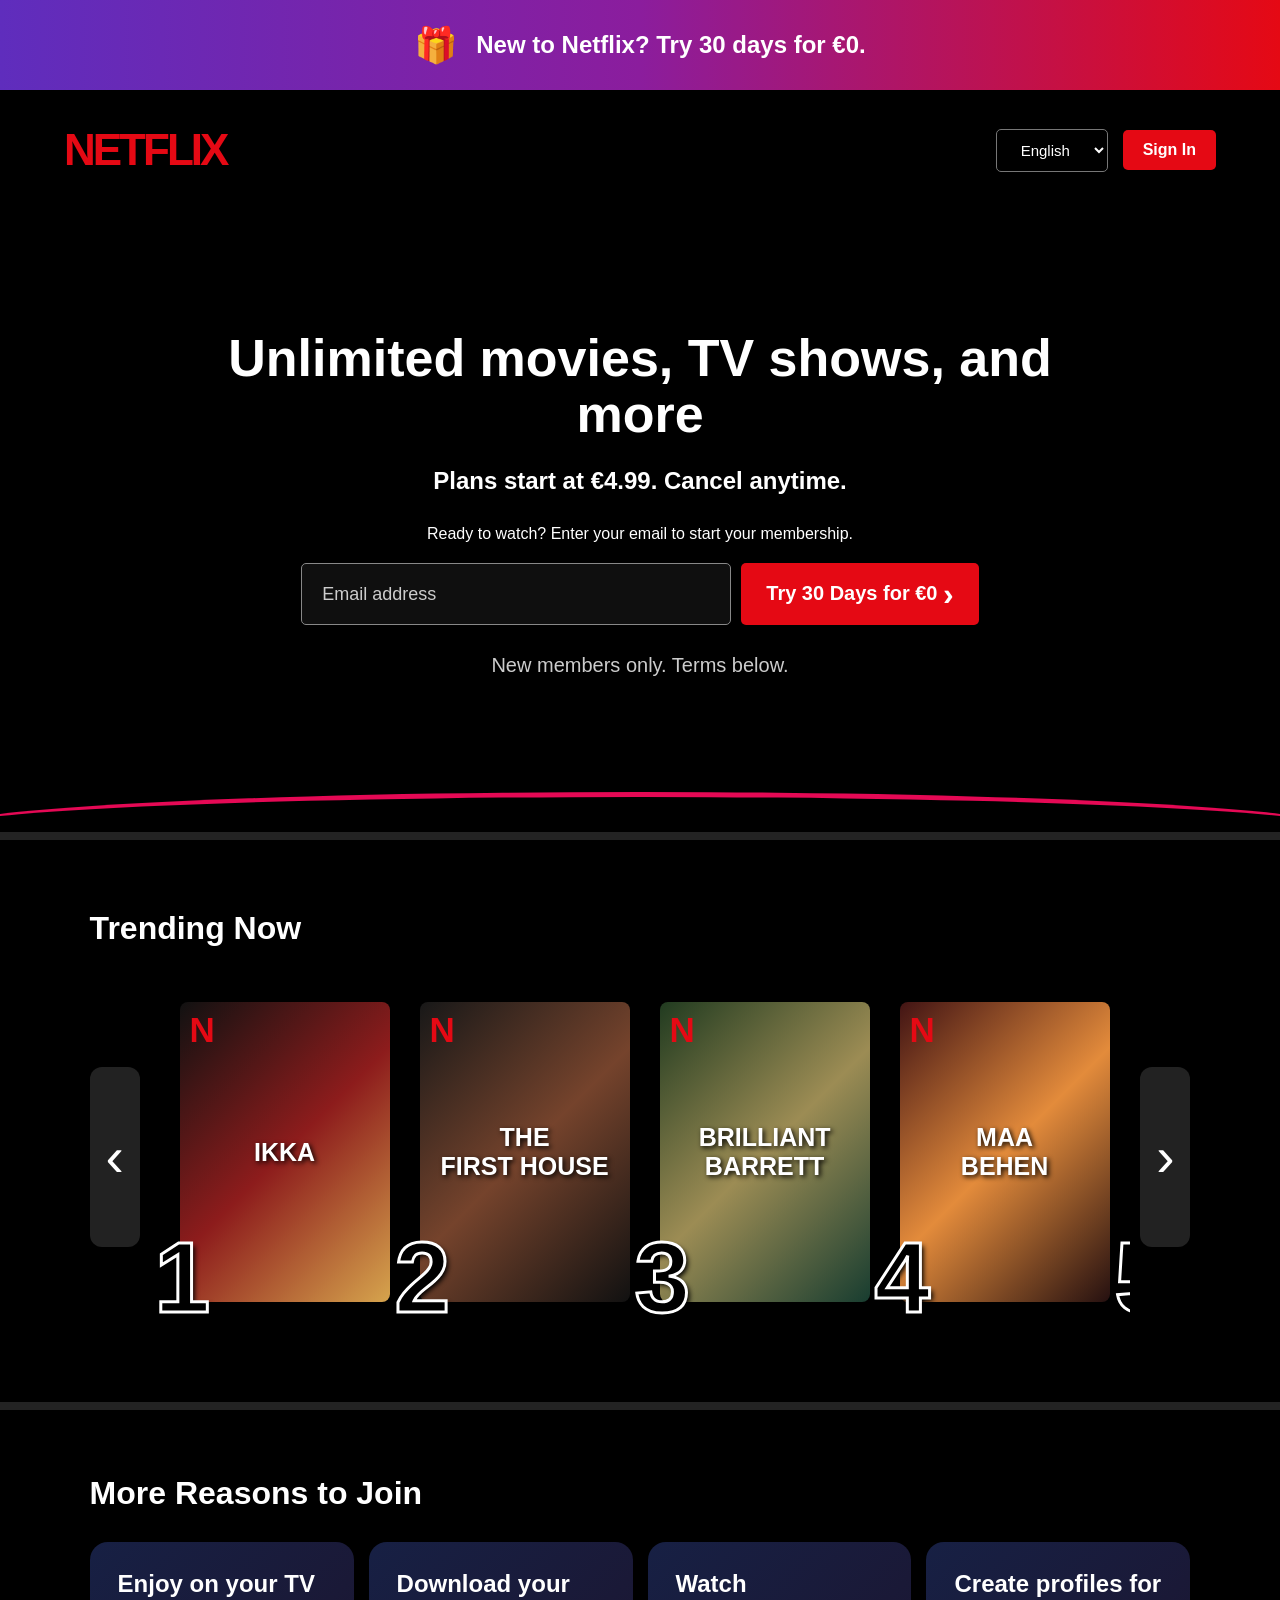
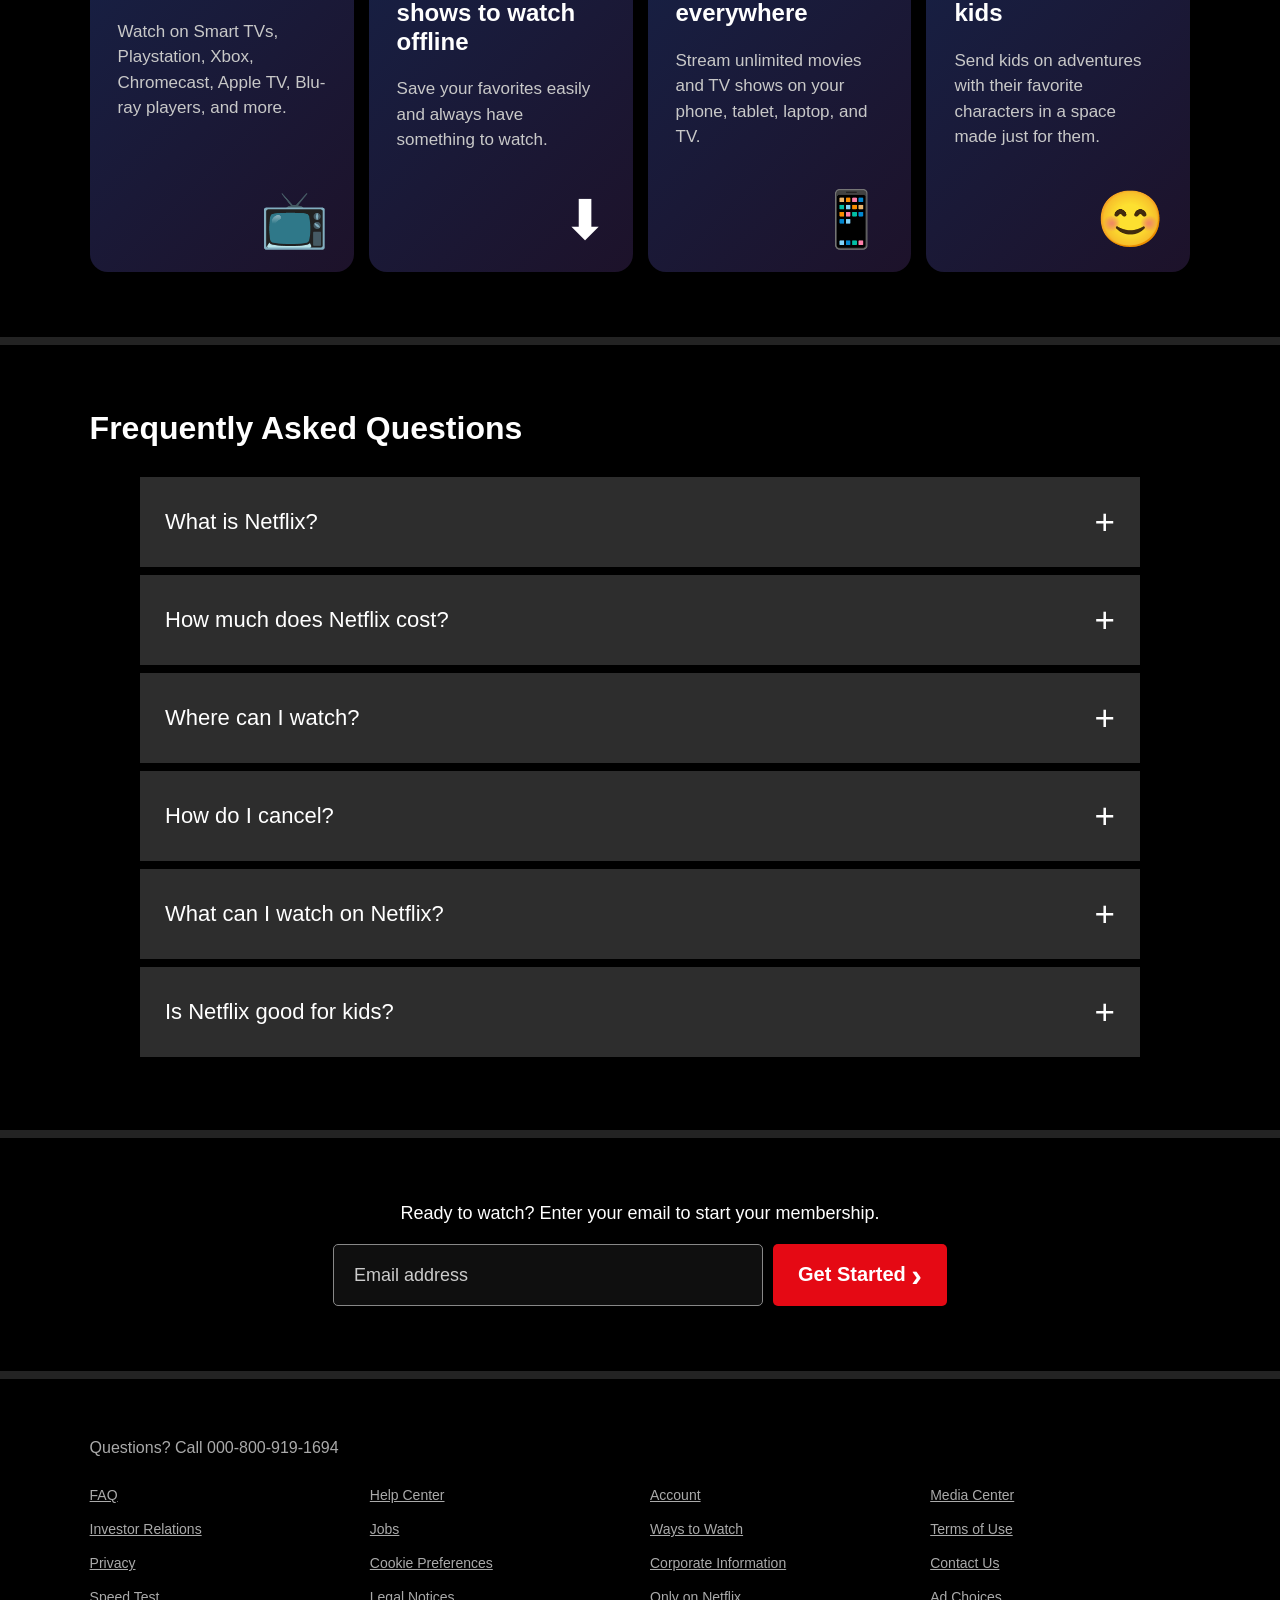
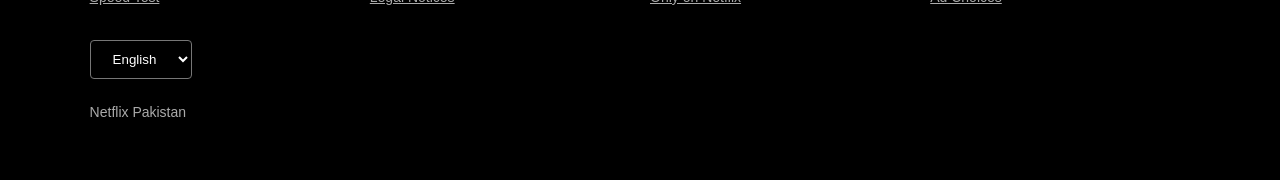
==== CSS Assignments/CSS Assignment 5/index.html @ 0fcd0028 "added CSS Assignment 5" ====
<!DOCTYPE html>
<html lang="en">
<head>
    <meta charset="UTF-8">
    <meta name="viewport" content="width=device-width, initial-scale=1.0">
    <title>Netflix Pakistan</title>
    <link rel="stylesheet" href="style.css">
</head>
<body>
    <div class="promo-bar">
        <span class="gift-icon">🎁</span>
        <span>
            New to Netflix? Try 30 days for €0.
        </span>
    </div>
    <section class="hero">
        <nav class="navbar">
            <div class="logo">
                NETFLIX
            </div>
            <div class="nav-right">
                <select>
                    <option>English</option>
                    <option>Urdu</option>
                </select>
                <a href="#" class="sign-in">
                    Sign In
                </a>
            </div>
        </nav>
        <div class="hero-content">
            <h1>
                Unlimited movies, TV shows, and more
            </h1>
            <h3>
                Plans start at €4.99. Cancel anytime.
            </h3
            <p>
                Ready to watch? Enter your email to start your membership.
            </p>
            <div class="email-area">
                <input
                    type="email"
                    placeholder="Email address">
                <button>
                    Try 30 Days for €0
                    <span>›</span>
                </button>
            </div>
            <p class="members">
                New members only. Terms below.
            </p>
        </div>
    </section>
    <section class="trending">
        <h2>
            Trending Now
        </h2>
        <div class="slider">
            <a href="#movie1" class="slider-arrow left">
                ‹
            </a>
            <div class="movie-container">
                <div class="movie" id="movie1">
                    <div class="poster poster1">
                        <span class="netflix-n">N</span>
                        <strong>IKKA</strong>
                    </div>
                    <span class="number">
                        1
                    </span>
                </div>
                <div class="movie" id="movie2">
                    <div class="poster poster2">
                        <span class="netflix-n">N</span>
                        <strong>THE<br>FIRST HOUSE</strong>
                    </div>
                    <span class="number">
                        2
                    </span>
                </div>
                <div class="movie" id="movie3">
                    <div class="poster poster3">
                        <span class="netflix-n">N</span>
                        <strong>BRILLIANT<br>BARRETT</strong>
                    </div>
                    <span class="number">
                        3
                    </span>
                </div>
                <div class="movie" id="movie4">
                    <div class="poster poster4">
                        <span class="netflix-n">N</span>
                        <strong>MAA<br>BEHEN</strong>
                    </div>
                    <span class="number">
                        4
                    </span>
                </div>
                <div class="movie" id="movie5">
                    <div class="poster poster5">
                        <span class="netflix-n">N</span>
                        <strong>MONEY<br>HEIST</strong>
                    </div>
                    <span class="number">
                        5
                    </span>
                </div>
                <div class="movie" id="movie6">
                    <div class="poster poster6">
                        <span class="netflix-n">N</span>
                        <strong>STRANGER<br>THINGS</strong>
                    </div>
                    <span class="number">
                        6
                    </span>
                </div>
                <div class="movie" id="movie7">
                    <div class="poster poster7">
                        <span class="netflix-n">N</span>
                        <strong>AVATAR</strong>
                    </div>
                    <span class="number">
                        7
                    </span>
                </div>
                <div class="movie" id="movie8">
                    <div class="poster poster8">
                        <span class="netflix-n">N</span>
                        <strong>365<br>DAYS</strong>
                    </div>
                    <span class="number">
                        8
                    </span>
                </div>
                <div class="movie" id="movie9">
                    <div class="poster poster9">
                        <span class="netflix-n">N</span>
                        <strong>BERLIN</strong>
                    </div>
                    <span class="number">
                        9
                    </span>
                </div>
                <div class="movie" id="movie10">
                    <div class="poster poster10">
                        <span class="netflix-n">N</span>
                        <strong>PEAKY<br>BLINDERS</strong>
                    </div>
                    <span class="number">
                        10
                    </span>
                </div>
            </div>
            <a href="#movie4" class="slider-arrow right">
                ›
            </a>
        </div>
    </section>
    <section class="reasons">
        <h2>
            More Reasons to Join
        </h2>
        <div class="reason-container">
            <div class="reason-card">
                <h3>
                    Enjoy on your TV
                </h3>
                <p>
                    Watch on Smart TVs, Playstation, Xbox,
                    Chromecast, Apple TV, Blu-ray players,
                    and more.
                </p>
                <div class="reason-icon">
                    📺
                </div>
            </div>
            <div class="reason-card">
                <h3>
                    Download your shows to watch offline
                </h3>
                <p>
                    Save your favorites easily and always
                    have something to watch.
                </p>
                <div class="reason-icon">
                    ⬇
                </div>
            </div>
            <div class="reason-card">
                <h3>
                    Watch everywhere
                </h3>
                <p>
                    Stream unlimited movies and TV shows
                    on your phone, tablet, laptop, and TV.
                </p>
                <div class="reason-icon">
                    📱
                </div>
            </div>
            <div class="reason-card">
                <h3>
                    Create profiles for kids
                </h3>
                <p>
                    Send kids on adventures with their
                    favorite characters in a space made
                    just for them.
                </p>
                <div class="reason-icon">
                    😊
                </div>
            </div>
        </div>
    </section>
    <section class="faq">
        <h2>
            Frequently Asked Questions
        </h2>
        <div class="faq-container">
            <div class="faq-item">
                <span>
                    What is Netflix?
                </span>
                <span class="plus">+</span>
            </div>
            <div class="faq-item">
                <span>
                    How much does Netflix cost?
                </span>
                <span class="plus">+</span>
            </div>
            <div class="faq-item">
                <span>
                    Where can I watch?
                </span>
                <span class="plus">+</span>
            </div>
            <div class="faq-item">
                <span>
                    How do I cancel?
                </span>
                <span class="plus">+</span>
            </div>
            <div class="faq-item">
                <span>
                    What can I watch on Netflix?
                </span>
                <span class="plus">+ </span>
            </div>
            <div class="faq-item">
                <span>
                    Is Netflix good for kids?
                </span>
                <span class="plus">+ </span>
            </div>
        </div>
    </section>
    <section class="bottom-cta">
        <p>
            Ready to watch? Enter your email to start your membership.
        </p>
        <div class="email-area">
            <input
                type="email"
                placeholder="Email address" >
            <button>
                Get Started
                <span>›</span>
            </button>
        </div>
    </section>
    <footer>
        <p class="question">
            Questions? Call 000-800-919-1694
        </p>
        <div class="footer-links">
            <div>
                <a href="#">FAQ</a>
                <a href="#">Investor Relations</a>
                <a href="#">Privacy</a>
                <a href="#">Speed Test</a>
            </div>
            <div>
                <a href="#">Help Center</a>
                <a href="#">Jobs</a>
                <a href="#">Cookie Preferences</a>
                <a href="#">Legal Notices</a>
            </div>
            <div>
                <a href="#">Account</a>
                <a href="#">Ways to Watch</a>
                <a href="#">Corporate Information</a>
                <a href="#">Only on Netflix</a>
            </div>
            <div>
                <a href="#">Media Center</a>
                <a href="#">Terms of Use</a>
                <a href="#">Contact Us</a>
                <a href="#">Ad Choices</a>
            </div>
        </div>
        <select class="footer-language">
            <option>English</option>
            <option>Urdu</option>
        </select>
        <p class="netflix-pakistan">
            Netflix Pakistan
        </p>
    </footer>
</body>
</html>
---- CSS Assignments/CSS Assignment 5/style.css ----
* {
    margin: 0;
    padding: 0;
    box-sizing: border-box;
}

html {
    scroll-behavior: smooth;
}

body {
    background-color: #000;
    color: white;
    
    font-family: Arial, Helvetica, sans-serif;
}

section {
    border-bottom: 8px solid #232323;
}

h2 {
    font-size: 32px;
}
.promo-bar {
    height: 90px;

    background:
        linear-gradient(
            90deg,
            #5f2dbd,
            #8b1d9d,
            #e50914
        );

    display: flex;

    justify-content: center;
    align-items: center;

    gap: 18px;

    font-size: 24px;

    font-weight: bold;

    text-align: center;
}

.gift-icon {
    font-size: 35px;
}
.hero {
    min-height: 750px;

    position: relative;

    background-image:
        linear-gradient(
            to bottom,
            rgba(0, 0, 0, 0.72) 0%,
            rgba(0, 0, 0, 0.45) 35%,
            rgba(0, 0, 0, 0.80) 100%
        ),
        url("https://assets.nflxext.com/ffe/siteui/vlv3/cacfadb7-c017-4318-85e4-7f46da1cae88/81fe52dd-5b43-4b5c-975a-436256a1778d/PK-en-20240603-popsignuptwoweeks-perspective_alpha_website_small.jpg");

    background-size: cover;

    background-position: center;

    overflow: hidden;
}
.hero::after {
    content: "";

    position: absolute;

    left: -5%;
    bottom: -35px;

    width: 110%;

    height: 70px;

    background: #000;

    border-top:
        5px solid #e50955;

    border-radius:
        50% 50% 0 0;
}
.navbar {
    width: 90%;

    max-width: 1200px;

    margin: auto;

    padding: 35px 0;

    display: flex;

    justify-content: space-between;

    align-items: center;
}
.logo {
    color: #e50914;

    font-size: 44px;

    font-weight: 900;

    letter-spacing: -3px;
}
.nav-right {
    display: flex;

    align-items: center;

    gap: 15px;
}

.nav-right select {
    background-color: rgba(0, 0, 0, 0.7);

    color: white;

    border: 1px solid #777;

    border-radius: 5px;

    padding: 11px 20px;

    font-size: 15px;
}

.sign-in {
    background-color: #e50914;

    color: white;

    padding: 11px 20px;

    border-radius: 5px;

    font-size: 16px;

    font-weight: bold;

    text-decoration: none;

    transition: 0.3s;
}

.sign-in:hover {
    background-color: #b20710;
}
.hero-content {
    max-width: 900px;

    margin: 120px auto 0;

    padding: 0 20px;

    text-align: center;

    position: relative;

    z-index: 2;
}

.hero-content h1 {
    font-size: 52px;

    font-weight: 900;

    line-height: 1.08;

    margin-bottom: 25px;
}

.hero-content h3 {
    font-size: 24px;

    margin-bottom: 30px;
}

.hero-content p {
    font-size: 20px;

    line-height: 1.5;

    margin-bottom: 20px;
}
.email-area {
    display: flex;

    justify-content: center;

    gap: 10px;

    width: 100%;
}

.email-area input {
    width: 430px;

    height: 62px;

    padding: 0 20px;

    background-color:
        rgba(20, 20, 20, 0.75);

    color: white;

    border: 1px solid #888;

    border-radius: 5px;

    font-size: 18px;
}

.email-area input::placeholder {
    color: #ccc;
}

.email-area button {
    height: 62px;

    background-color: #e50914;

    color: white;

    border: none;

    border-radius: 5px;

    padding: 0 25px;

    font-size: 20px;

    font-weight: bold;

    cursor: pointer;

    transition: 0.3s;
}

.email-area button:hover {
    background-color: #b20710;
}

.email-area button span {
    font-size: 32px;

    vertical-align: middle;
}

.members {
    color: #ccc;

    margin-top: 25px;
}
.trending {
    background-color: #000;

    padding:
        70px 7%
        70px;
}

.trending h2 {
    margin-bottom: 35px;
}
.slider {
    position: relative;

    display: flex;

    align-items: center;
}
.movie-container {
    width: 100%;

    display: flex;

    gap: 30px;

    overflow-x: auto;

    scroll-behavior: smooth;

    scroll-snap-type: x mandatory;

    padding:
        20px 30px
        30px;

    scrollbar-width: none;
}

.movie-container::-webkit-scrollbar {
    display: none;
}
.movie {
    flex: 0 0 210px;

    height: 300px;

    position: relative;

    scroll-snap-align: center;
}
.poster {
    width: 100%;

    height: 100%;

    border-radius: 8px;

    position: relative;

    overflow: hidden;

    display: flex;

    justify-content: center;

    align-items: center;

    text-align: center;

    transition: 0.3s;
}

.poster:hover {
    transform: scale(1.04);
}

.netflix-n {
    position: absolute;

    top: 8px;
    left: 10px;

    color: #e50914;

    font-size: 35px;

    font-weight: 900;
}

.poster strong {
    font-size: 25px;

    text-shadow:
        2px 2px 5px black;
}
.poster1 {
    background:
        linear-gradient(
            135deg,
            #111,
            #8d1c1c,
            #d6a44d
        );
}

.poster2 {
    background:
        linear-gradient(
            135deg,
            #181818,
            #75432c,
            #111
        );
}

.poster3 {
    background:
        linear-gradient(
            135deg,
            #213b20,
            #9c8c54,
            #183d30
        );
}

.poster4 {
    background:
        linear-gradient(
            135deg,
            #421414,
            #e38b3b,
            #251010
        );
}

.poster5 {
    background:
        linear-gradient(
            135deg,
            #111,
            #6b1515,
            #222
        );
}

.poster6 {
    background:
        linear-gradient(
            135deg,
            #10203c,
            #8c1010,
            #111
        );
}

.poster7 {
    background:
        linear-gradient(
            135deg,
            #124c63,
            #193d25,
            #111
        );
}

.poster8 {
    background:
        linear-gradient(
            135deg,
            #321321,
            #b47a31,
            #111
        );
}

.poster9 {
    background:
        linear-gradient(
            135deg,
            #1d1d1d,
            #602020,
            #c18c4b
        );
}

.poster10 {
    background:
        linear-gradient(
            135deg,
            #111,
            #24394d,
            #6e2222
        );
}
.number {
    position: absolute;

    left: -25px;

    bottom: -25px;

    font-size: 100px;

    line-height: 1;

    font-weight: 900;

    color: #000;

    -webkit-text-stroke:
        3px white;

    text-shadow:
        3px 3px 5px black;

    z-index: 3;
}
.slider-arrow {
    flex-shrink: 0;

    width: 50px;

    height: 180px;

    background-color: #222;

    color: white;

    border-radius: 12px;

    display: flex;

    justify-content: center;

    align-items: center;

    font-size: 55px;

    text-decoration: none;

    z-index: 5;

    transition: 0.3s;
}

.slider-arrow:hover {
    background-color: #444;
}

.slider-arrow.left {
    margin-right: 10px;
}

.slider-arrow.right {
    margin-left: 10px;
}
.reasons {
    padding: 65px 7%;

    background-color: #000;
}

.reasons h2 {
    margin-bottom: 30px;
}

.reason-container {
    display: grid;

    grid-template-columns:
        repeat(4, 1fr);

    gap: 15px;
}

.reason-card {
    min-height: 330px;

    padding: 28px;

    border-radius: 18px;

    background:
        linear-gradient(
            135deg,
            #172044,
            #1d122a
        );

    position: relative;
}

.reason-card h3 {
    font-size: 24px;

    line-height: 1.2;

    margin-bottom: 20px;
}

.reason-card p {
    color: #c8c8c8;

    font-size: 17px;

    line-height: 1.5;
}

.reason-icon {
    position: absolute;

    right: 25px;

    bottom: 20px;

    font-size: 55px;
}
.faq {
    padding: 65px 7%;

    background-color: #000;
}

.faq h2 {
    margin-bottom: 30px;
}

.faq-container {
    max-width: 1000px;

    margin: auto;
}

.faq-item {
    background-color: #2d2d2d;

    padding: 25px;

    margin-bottom: 8px;

    display: flex;

    justify-content: space-between;

    align-items: center;

    font-size: 22px;

    cursor: pointer;

    transition: 0.3s;
}

.faq-item:hover {
    background-color: #414141;
}

.plus {
    font-size: 35px;
}
.bottom-cta {
    padding: 65px 7%;

    text-align: center;

    background-color: #000;
}

.bottom-cta p {
    font-size: 18px;

    margin-bottom: 20px;
}
footer {
    padding: 60px 7%;

    background-color: #000;

    color: #aaa;
}

.question {
    margin-bottom: 30px;
}

.footer-links {
    display: grid;

    grid-template-columns:
        repeat(4, 1fr);

    gap: 20px;

    margin-bottom: 35px;
}

.footer-links div {
    display: flex;

    flex-direction: column;

    gap: 18px;
}

.footer-links a {
    color: #aaa;

    font-size: 14px;

    text-decoration: underline;
}

.footer-links a:hover {
    color: white;
}

.footer-language {
    background-color: #000;

    color: white;

    border: 1px solid #777;

    border-radius: 4px;

    padding: 10px 18px;

    margin-bottom: 25px;
}

.netflix-pakistan {
    font-size: 14px;

    color: #aaa;
}
@media (max-width: 900px) {

    .hero-content h1 {
        font-size: 42px;
    }

    .reason-container {
        grid-template-columns:
            repeat(2, 1fr);
    }

    .footer-links {
        grid-template-columns:
            repeat(2, 1fr);
    }

    .movie {
        flex-basis: 190px;

        height: 280px;
    }
}
@media (max-width: 600px) {

    .promo-bar {
        height: 72px;

        font-size: 18px;

        gap: 10px;
    }

    .gift-icon {
        font-size: 27px;
    }
    .hero {
        min-height: 1080px;

        background-position:
            center top;
    }
    .navbar {
        width: 90%;

        padding: 30px 0;
    }

    .logo {
        font-size: 32px;
    }

    .nav-right {
        gap: 8px;
    }

    .nav-right select {
        padding: 9px;

        width: 70px;
    }

    .sign-in {
        padding: 9px 13px;
    }
    .hero-content {
        margin-top: 100px;
    }

    .hero-content h1 {
        font-size: 42px;

        line-height: 1.15;
    }

    .hero-content h3 {
        font-size: 21px;
    }

    .hero-content p {
        font-size: 18px;
    }
    .email-area {
        flex-direction: column;

        align-items: center;

        gap: 12px;
    }

    .email-area input {
        width: 100%;

        height: 60px;
    }

    .email-area button {
        width: 80%;

        height: 60px;

        font-size: 20px;
    }
    .trending {
        padding:
            65px 7%;
    }

    .movie-container {
        gap: 25px;

        padding:
            20px 15px
            35px;
    }

    .movie {
        flex: 0 0 210px;

        height: 290px;
    }

    .slider-arrow {
        width: 45px;

        height: 150px;

        font-size: 48px;
    }
    .reason-container {
        grid-template-columns: 1fr;
    }

    .reason-card {
        min-height: 300px;
    }

    .faq-item {
        font-size: 18px;

        padding: 20px;
    }

    .plus {
        font-size: 30px;
    }
    .footer-links {
        grid-template-columns: 1fr;
    }

}
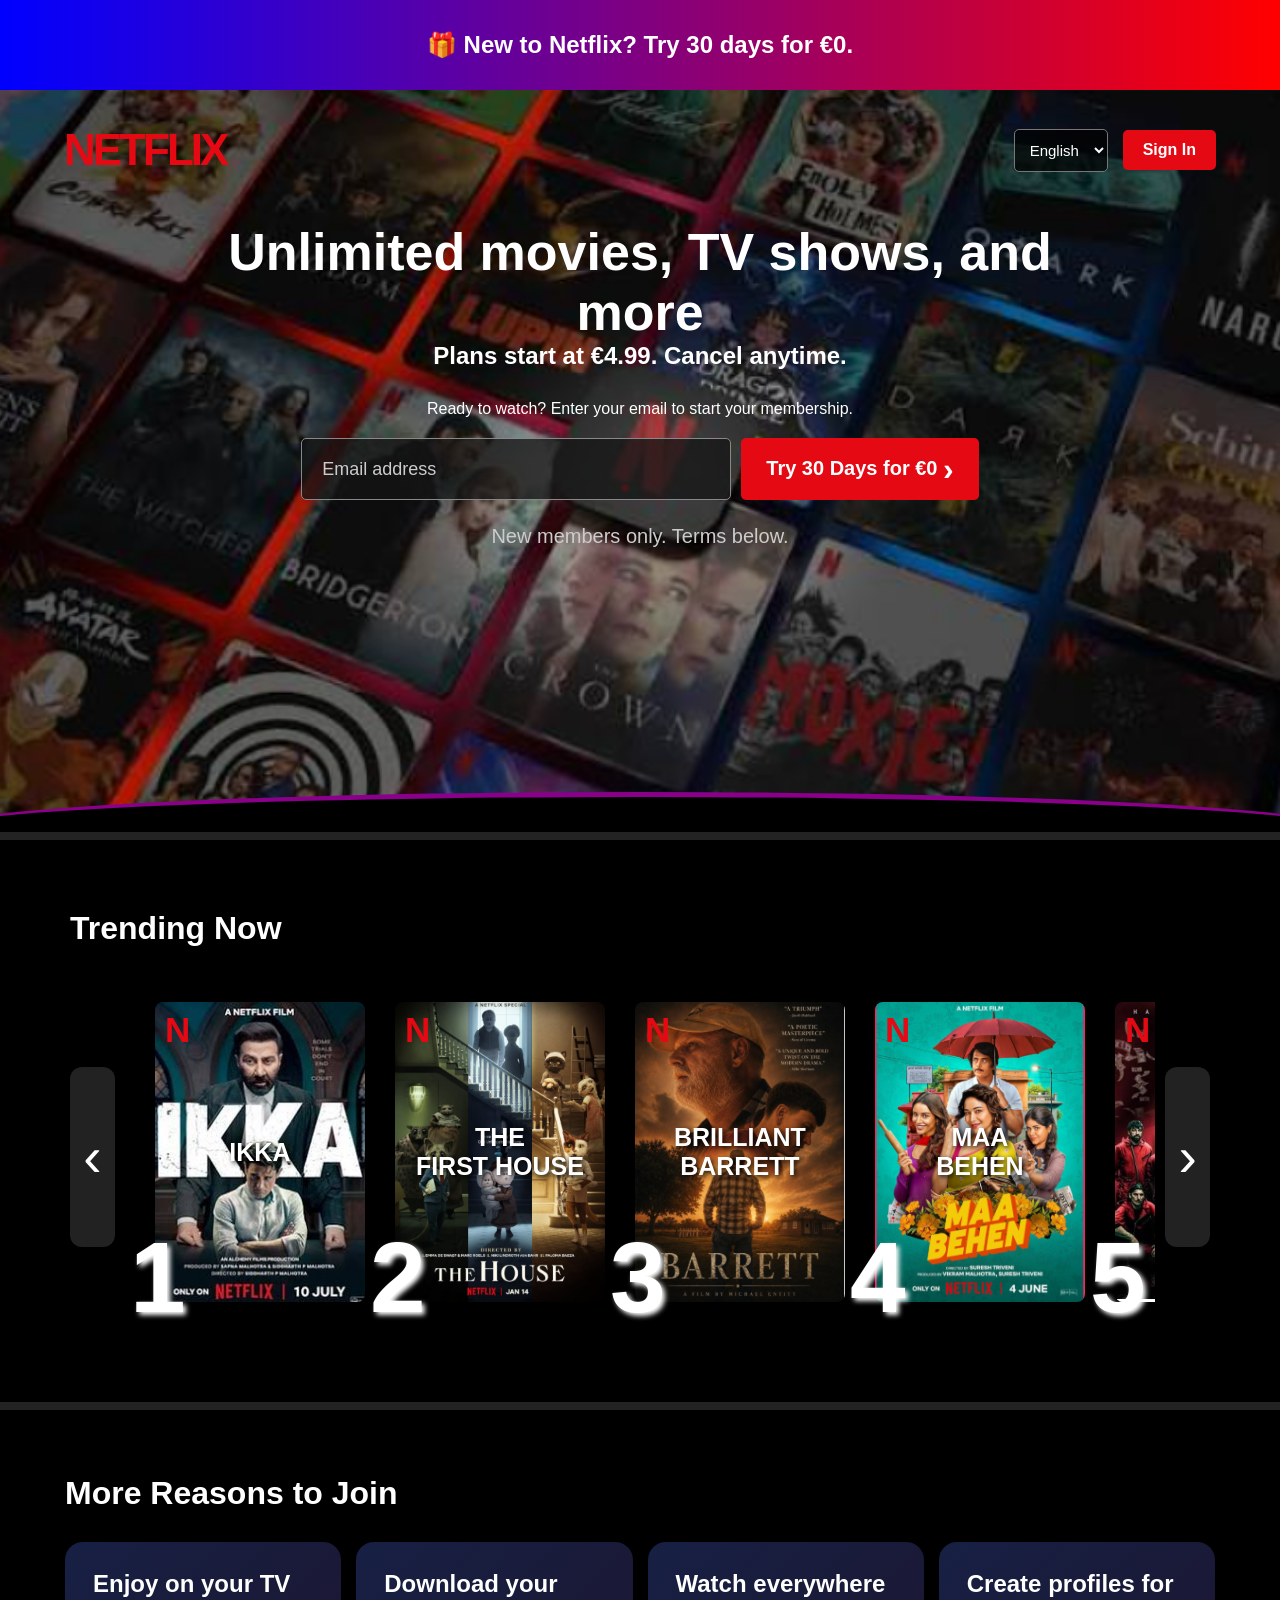
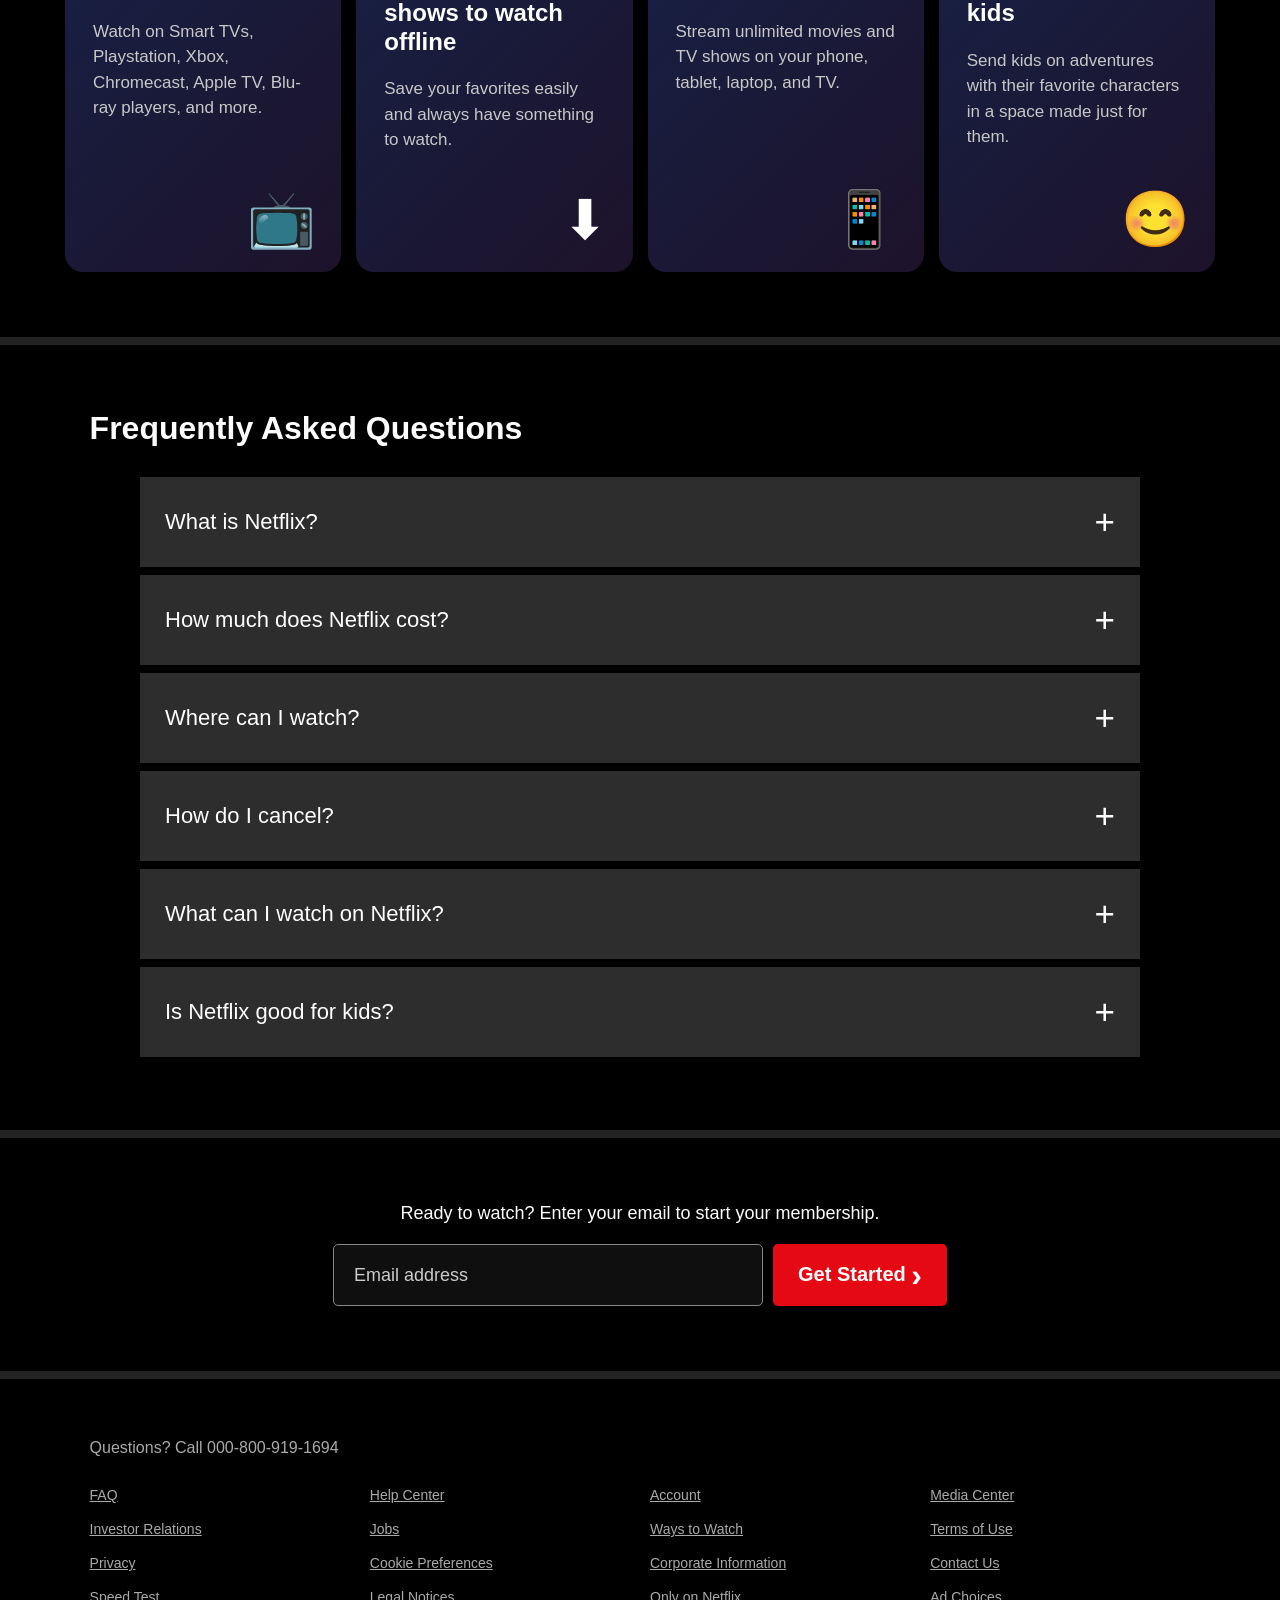
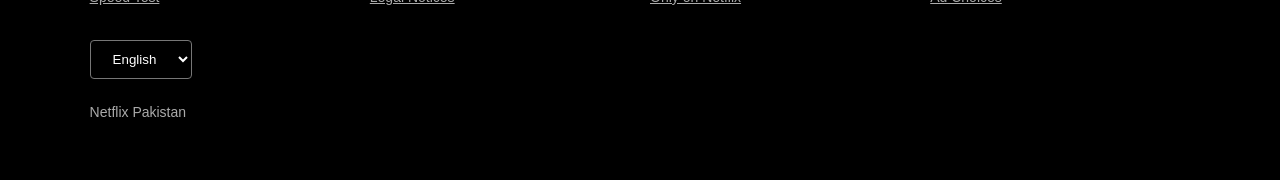
==== commit fc49b885: "added JavaScript assignments folder" ====
--- a/CSS Assignments/CSS Assignment 5/index.html
+++ b/CSS Assignments/CSS Assignment 5/index.html
@@ -8,9 +8,9 @@
 </head>
 <body>
     <div class="promo-bar">
-        <span class="gift-icon">🎁</span>
+        
         <span>
-            New to Netflix? Try 30 days for €0.
+           🎁 New to Netflix? Try 30 days for €0.
         </span>
     </div>
     <section class="hero">
--- a/CSS Assignments/CSS Assignment 5/style.css
+++ b/CSS Assignments/CSS Assignment 5/style.css
@@ -27,12 +27,7 @@
     height: 90px;
 
     background:
-        linear-gradient(
-            90deg,
-            #5f2dbd,
-            #8b1d9d,
-            #e50914
-        );
+        linear-gradient( 90deg, blue,purple,red  );
 
     display: flex;
 
@@ -47,23 +42,12 @@
 
     text-align: center;
 }
-
-.gift-icon {
-    font-size: 35px;
-}
 .hero {
     min-height: 750px;
 
     position: relative;
 
-    background-image:
-        linear-gradient(
-            to bottom,
-            rgba(0, 0, 0, 0.72) 0%,
-            rgba(0, 0, 0, 0.45) 35%,
-            rgba(0, 0, 0, 0.80) 100%
-        ),
-        url("https://assets.nflxext.com/ffe/siteui/vlv3/cacfadb7-c017-4318-85e4-7f46da1cae88/81fe52dd-5b43-4b5c-975a-436256a1778d/PK-en-20240603-popsignuptwoweeks-perspective_alpha_website_small.jpg");
+    background-image: url(../Screenshot\ 2026-08-19\ 012401.png);
 
     background-size: cover;
 
@@ -71,6 +55,19 @@
 
     overflow: hidden;
 }
+/* .hero::before{
+    content: "";
+    position: absolute;
+    top: 0;
+    left: 0;
+    width: 100%;
+    height: 100%;
+    background: rgba(0,0,0,0.5);
+} */
+/* .hero-content{
+    position: relative;
+    z-index: 2;
+} */
 .hero::after {
     content: "";
 
@@ -86,15 +83,15 @@
     background: #000;
 
     border-top:
-        5px solid #e50955;
+        5px solid darkmagenta;
 
     border-radius:
-        50% 50% 0 0;
+        50% 50% 0px 0px;
 }
 .navbar {
     width: 90%;
 
-    max-width: 1200px;
+    max-width: 1200px;  
 
     margin: auto;
 
@@ -103,7 +100,8 @@
     display: flex;
 
     justify-content: space-between;
-
+    position: relative;
+    z-index: 2;
     align-items: center;
 }
 .logo {
@@ -132,7 +130,7 @@
 
     border-radius: 5px;
 
-    padding: 11px 20px;
+    padding: 11px;
 
     font-size: 15px;
 }
@@ -161,8 +159,8 @@
 .hero-content {
     max-width: 900px;
 
-    margin: 120px auto 0;
-
+    margin: 12px auto 0;
+    /* margin: auto; */
     padding: 0 20px;
 
     text-align: center;
@@ -177,9 +175,9 @@
 
     font-weight: 900;
 
-    line-height: 1.08;
-
-    margin-bottom: 25px;
+    /* line-height: 1.08; */
+
+    /* margin-bottom: 25px; */
 }
 
 .hero-content h3 {
@@ -191,7 +189,7 @@
 .hero-content p {
     font-size: 20px;
 
-    line-height: 1.5;
+    /* line-height: 1.5;*/
 
     margin-bottom: 20px;
 }
@@ -199,7 +197,7 @@
     display: flex;
 
     justify-content: center;
-
+    
     gap: 10px;
 
     width: 100%;
@@ -268,9 +266,8 @@
 .trending {
     background-color: #000;
 
-    padding:
-        70px 7%
-        70px;
+    padding:70px ;
+        /* margin: auto; */
 }
 
 .trending h2 {
@@ -294,13 +291,11 @@
 
     scroll-behavior: smooth;
 
-    scroll-snap-type: x mandatory;
-
-    padding:
-        20px 30px
-        30px;
-
-    scrollbar-width: none;
+    
+
+    padding:20px 30px 30px;
+
+    
 }
 
 .movie-container::-webkit-scrollbar {
@@ -313,7 +308,7 @@
 
     position: relative;
 
-    scroll-snap-align: center;
+    
 }
 .poster {
     width: 100%;
@@ -324,12 +319,10 @@
 
     position: relative;
 
+    display: flex;
+
+    justify-content: center;
     overflow: hidden;
-
-    display: flex;
-
-    justify-content: center;
-
     align-items: center;
 
     text-align: center;
@@ -361,103 +354,84 @@
         2px 2px 5px black;
 }
 .poster1 {
-    background:
-        linear-gradient(
-            135deg,
-            #111,
-            #8d1c1c,
-            #d6a44d
-        );
+    background-image:  
+    
+    url(../IKKA.png);
+    background-size: cover;
+    background-position: center;
+    background-repeat: no-repeat;
 }
 
 .poster2 {
-    background:
-        linear-gradient(
-            135deg,
-            #181818,
-            #75432c,
-            #111
-        );
+    background-image: 
+    url(../The\ First\ House.png);
+    background-size: cover;
+    background-position: center;
+    background-repeat: no-repeat;
 }
 
 .poster3 {
-    background:
-        linear-gradient(
-            135deg,
-            #213b20,
-            #9c8c54,
-            #183d30
-        );
+    background-image: 
+    url(../Brilliant\ Barrett.png);
+    background-size: cover;
+    background-position: center;
+    background-repeat: no-repeat;
 }
 
 .poster4 {
-    background:
-        linear-gradient(
-            135deg,
-            #421414,
-            #e38b3b,
-            #251010
-        );
+    background-image:
+     url(../Maa\ Behan.png);
+    background-size: cover;
+    background-position: center;
+    background-repeat: no-repeat;
 }
 
 .poster5 {
-    background:
-        linear-gradient(
-            135deg,
-            #111,
-            #6b1515,
-            #222
-        );
+    background-image:
+    url(../Money\ heist.png);
+    background-size: cover;
+    background-position: center;
+    background-repeat: no-repeat;
 }
 
 .poster6 {
-    background:
-        linear-gradient(
-            135deg,
-            #10203c,
-            #8c1010,
-            #111
-        );
+    background-image:
+    url(../Stranger\ things.png);
+    background-size: cover;
+    background-position: center;
+    background-repeat: no-repeat;
 }
 
 .poster7 {
-    background:
-        linear-gradient(
-            135deg,
-            #124c63,
-            #193d25,
-            #111
-        );
+    background-image:
+    url(../Avatar.png);
+    background-size: cover;
+    background-position: center;
+    background-repeat: no-repeat;
 }
 
 .poster8 {
-    background:
-        linear-gradient(
-            135deg,
-            #321321,
-            #b47a31,
-            #111
-        );
+    background-image:
+    url(../365\ days.png);
+    background-size: cover;
+    background-position: center;
+    background-repeat: no-repeat;
 }
 
 .poster9 {
-    background:
-        linear-gradient(
-            135deg,
-            #1d1d1d,
-            #602020,
-            #c18c4b
-        );
+    background-image: 
+    url(../Berlin.png);
+    background-size: cover;
+    background-position: center;
+    background-repeat: no-repeat;
 }
 
 .poster10 {
-    background:
-        linear-gradient(
-            135deg,
-            #111,
-            #24394d,
-            #6e2222
-        );
+    background-image:
+    url(../Peaky\ Blinders.png);
+    background-size: cover;
+    background-position: center;
+    background-repeat: no-repeat;
 }
 .number {
     position: absolute;
@@ -472,18 +446,18 @@
 
     font-weight: 900;
 
-    color: #000;
-
-    -webkit-text-stroke:
-        3px white;
+    color: white;
+
+    /* -webkit-text-stroke:
+        3px white; */
 
     text-shadow:
-        3px 3px 5px black;
+        3px 3px 5px white;
 
     z-index: 3;
 }
 .slider-arrow {
-    flex-shrink: 0;
+    
 
     width: 50px;
 
@@ -511,20 +485,20 @@
 }
 
 .slider-arrow:hover {
-    background-color: #444;
-}
-
-.slider-arrow.left {
-    margin-right: 10px;
-}
-
-.slider-arrow.right {
+    background-color: grey;
+}
+
+    .left {
+        margin-right: 10px;
+    }
+
+.right {
     margin-left: 10px;
 }
 .reasons {
-    padding: 65px 7%;
-
-    background-color: #000;
+    padding: 65px ;
+
+    background-color: black;
 }
 
 .reasons h2 {
@@ -548,11 +522,7 @@
     border-radius: 18px;
 
     background:
-        linear-gradient(
-            135deg,
-            #172044,
-            #1d122a
-        );
+        linear-gradient(135deg, #172044,#1d122a );
 
     position: relative;
 }
